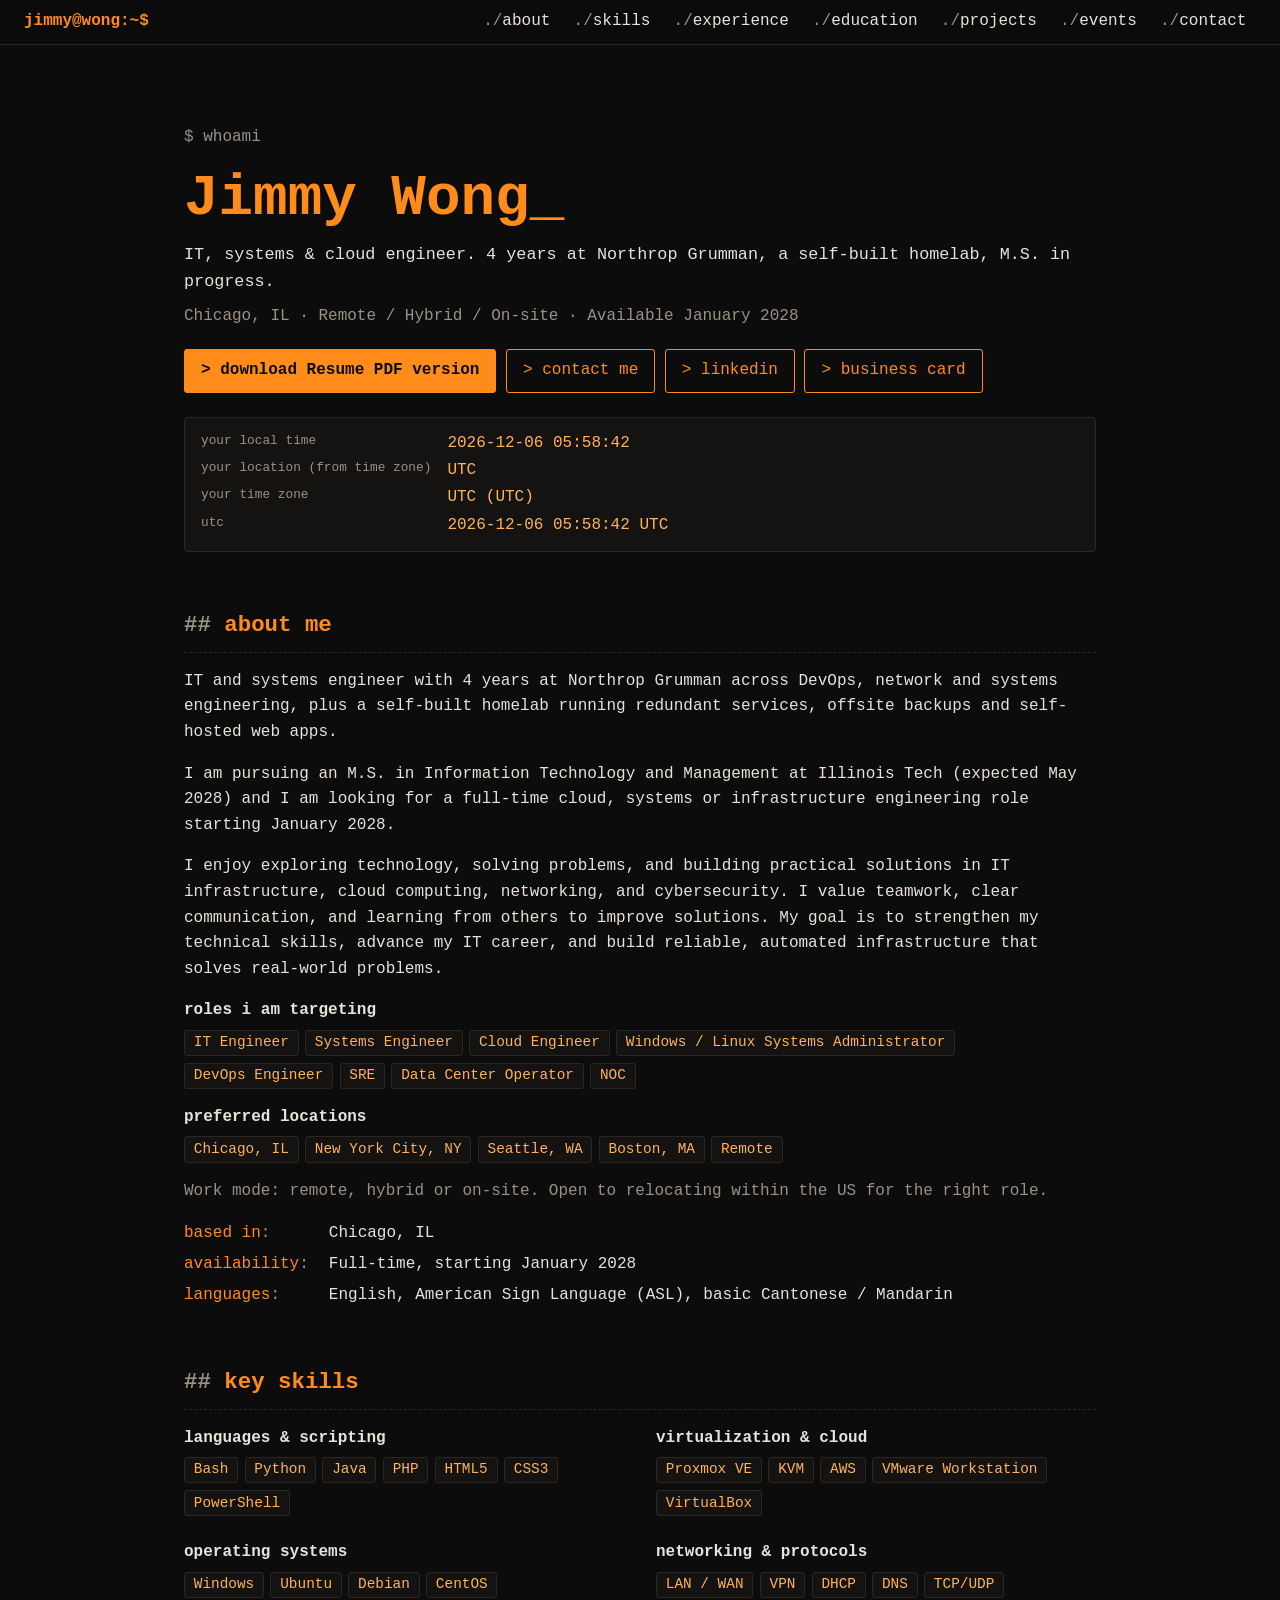
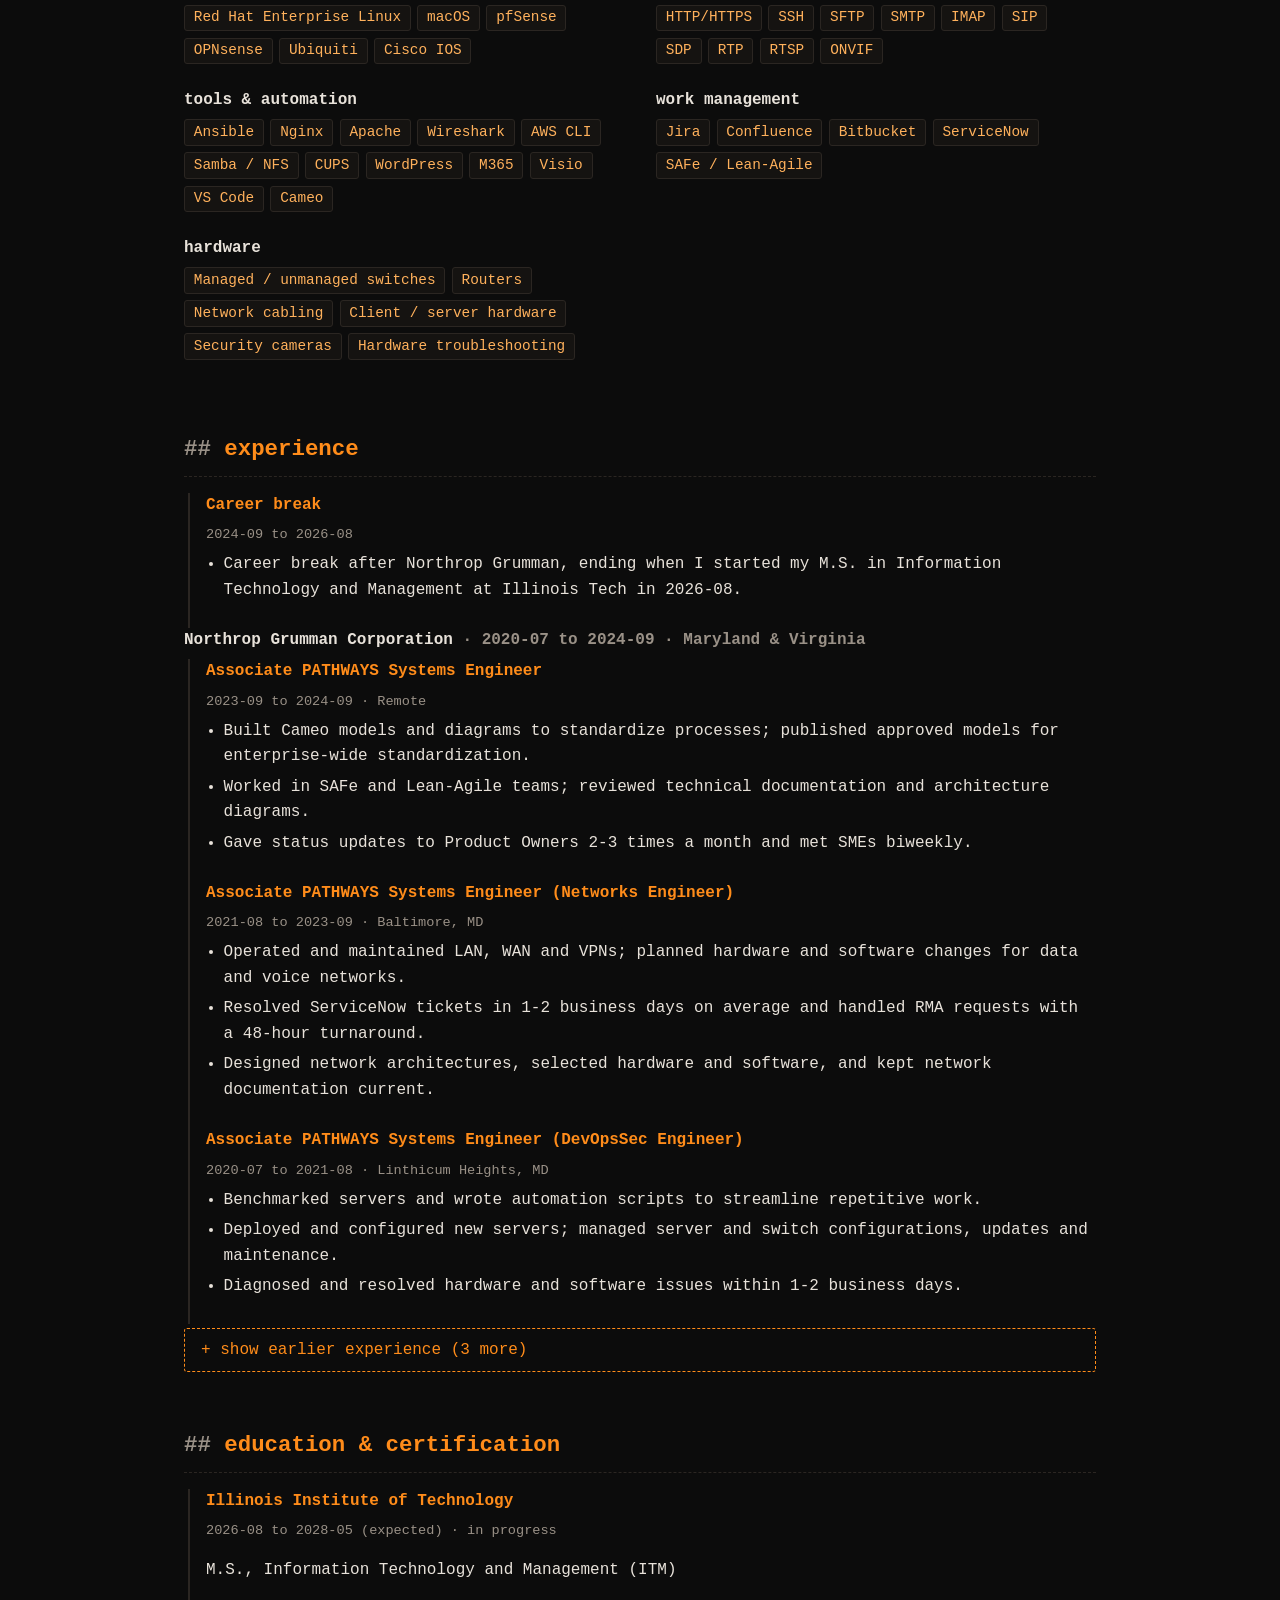
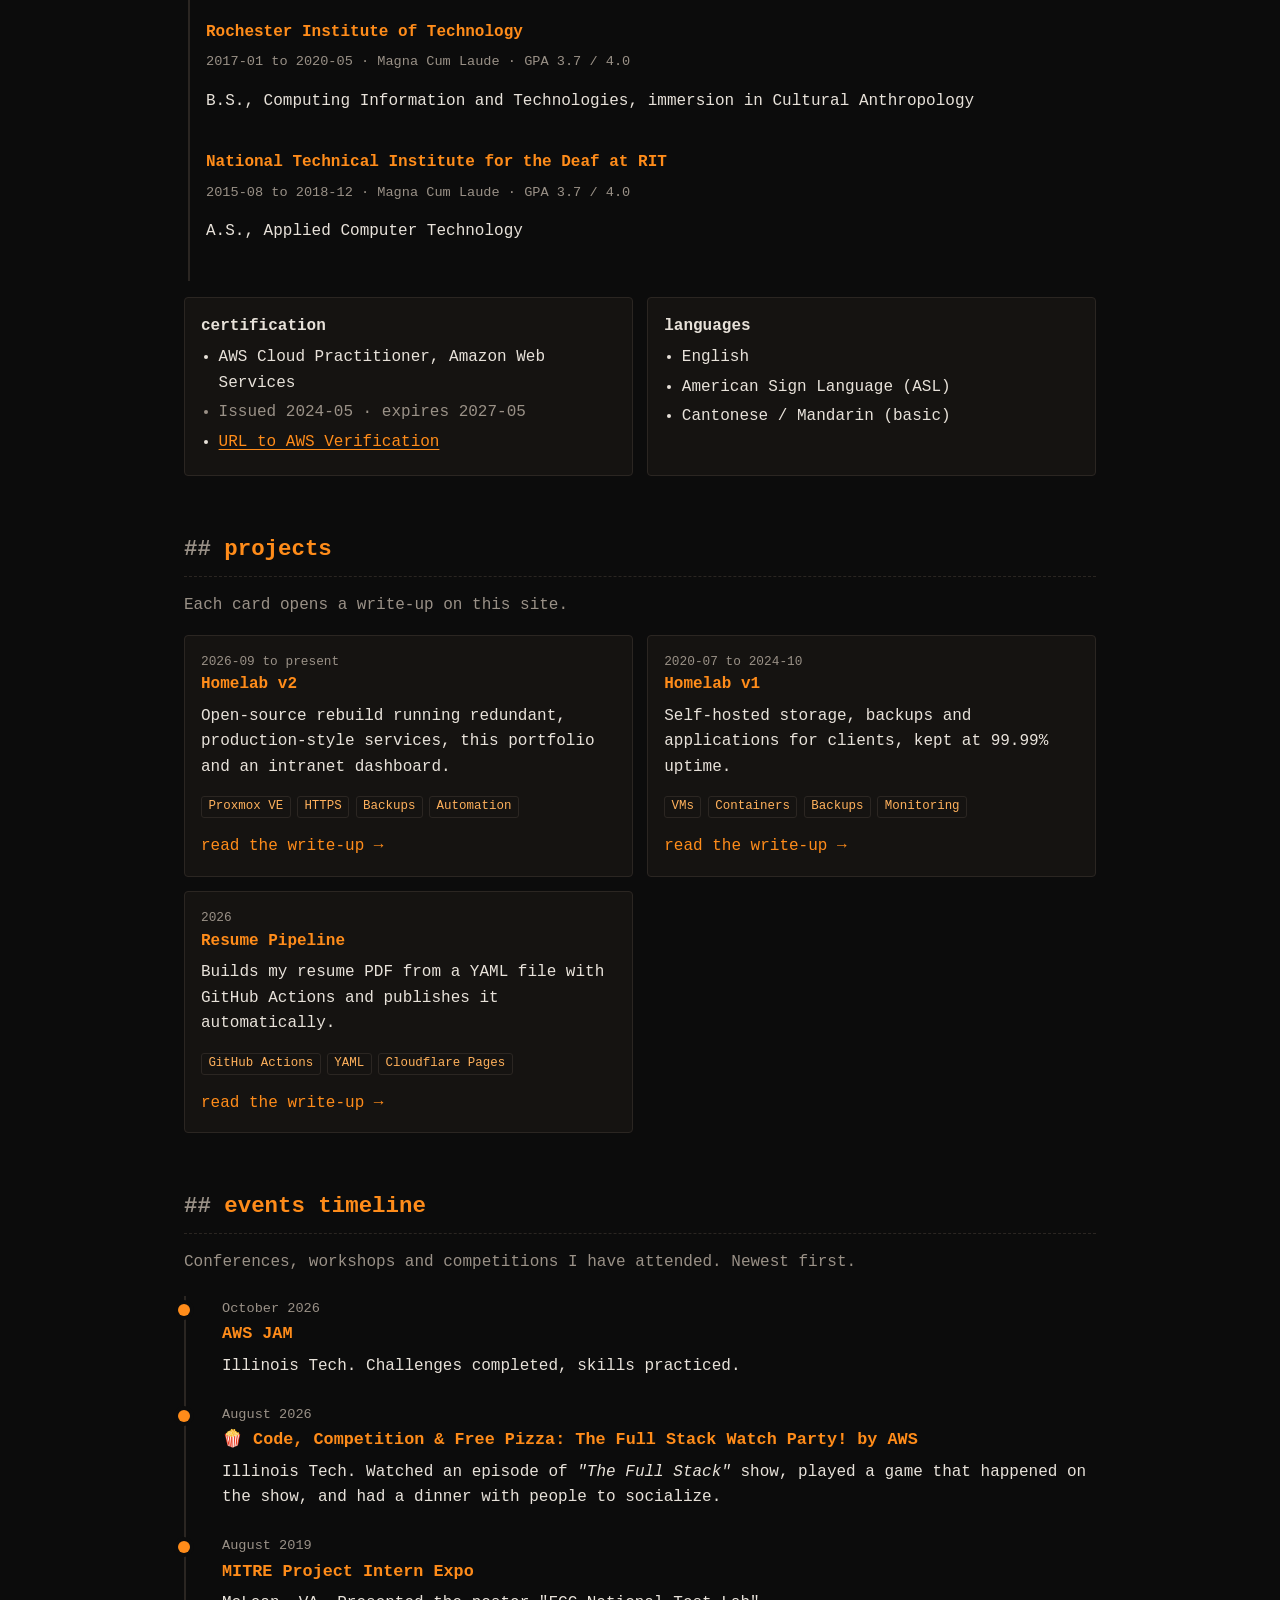
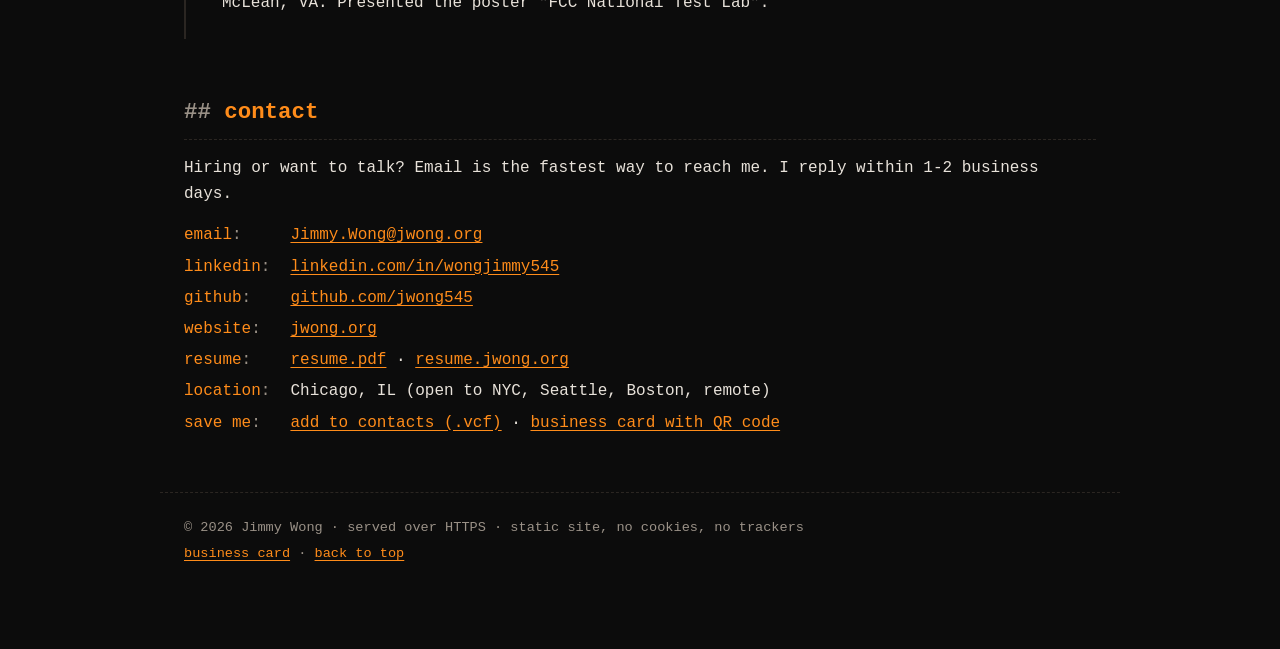
==== site/index.html @ a3dc267e "uploaded multiple files uploaded index.html with required assets" ====
<!doctype html>
<html lang="en">
<head>
  <meta charset="utf-8">
  <meta name="viewport" content="width=device-width, initial-scale=1, viewport-fit=cover">
  <title>Jimmy Wong | IT, Systems &amp; Cloud Engineer</title>
  <meta name="description" content="Jimmy Wong - IT, systems and cloud engineer in Chicago. Resume, projects, homelab, events and contact.">
  <meta name="theme-color" content="#0c0c0c">
  <meta name="referrer" content="strict-origin-when-cross-origin">
  <link rel="canonical" href="https://jwong.org/">
  <meta property="og:title" content="Jimmy Wong | IT, Systems &amp; Cloud Engineer">
  <meta property="og:description" content="Resume, projects, homelab, events and contact.">
  <meta property="og:type" content="website">
  <meta property="og:url" content="https://jwong.org/">
  <link rel="icon" href="favicon.svg" type="image/svg+xml">
  <link rel="stylesheet" href="style.css">
  <script src="main.js" defer></script>
</head>
<body id="top">
  <a class="skip" href="#main">Skip to content</a>

  <header class="bar">
    <a class="prompt" href="#top">jimmy@wong:~$</a>
    <nav aria-label="Primary">
      <a href="#about">about</a>
      <a href="#skills">skills</a>
      <a href="#experience">experience</a>
      <a href="#education">education</a>
      <a href="#projects">projects</a>
      <a href="#events">events</a>
      <a href="#contact">contact</a>
    </nav>
  </header>

  <main id="main">

    <!-- HOME -->
    <section class="hero" id="home">
      <p class="dim">$ whoami</p>
      <h1>Jimmy Wong<span class="cursor" aria-hidden="true">_</span></h1>
      <p class="tagline">IT, systems &amp; cloud engineer. 4 years at Northrop Grumman, a self-built homelab, M.S. in progress.</p>
      <p class="meta">Chicago, IL &middot; Remote / Hybrid / On-site &middot; Available January 2028</p>

      <p class="actions">
        <a class="btn primary" href="https://resume.jwong.org/resume.pdf" download>&gt; download Resume PDF version</a>
        <a class="btn" href="#contact">&gt; contact me</a>
        <a class="btn" href="https://www.linkedin.com/in/wongjimmy545" target="_blank" rel="noopener noreferrer">&gt; linkedin</a>
        <a class="btn" href="card.html">&gt; business card</a>
      </p>

      <!-- Filled in by main.js from the visitor's own device. Nothing is sent anywhere. -->
      <dl class="clock" aria-label="Your date, time and location, plus UTC">
        <dt>your local time</dt><dd id="clock-local">(turn on JavaScript to see this)</dd>
        <dt>your location (from time zone)</dt><dd id="clock-place">-</dd>
        <dt>your time zone</dt><dd id="clock-tz">-</dd>
        <dt>utc</dt><dd id="clock-utc">-</dd>
      </dl>
    </section>

    <!-- ABOUT -->
    <section id="about">
      <h2><span class="hash">##</span> about me</h2>
      <p>IT and systems engineer with 4 years at Northrop Grumman across DevOps, network and systems engineering, plus a self-built homelab running redundant services, offsite backups and self-hosted web apps.</p>
      <p>I am pursuing an M.S. in Information Technology and Management at Illinois Tech (expected May 2028) and I am looking for a full-time cloud, systems or infrastructure engineering role starting January 2028.</p>
      <p>I enjoy exploring technology, solving problems, and building practical solutions in IT infrastructure, cloud computing, networking, and cybersecurity. I value teamwork, clear communication, and learning from others to improve solutions. My goal is to strengthen my technical skills, advance my IT career, and build reliable, automated infrastructure that solves real-world problems.</p>

      <h3>roles i am targeting</h3>
      <ul class="tags">
        <li>IT Engineer</li><li>Systems Engineer</li><li>Cloud Engineer</li><li>Windows / Linux Systems Administrator</li>
        <li>DevOps Engineer</li><li>SRE</li><li>Data Center Operator</li><li>NOC</li>
      </ul>

      <h3>preferred locations</h3>
      <ul class="tags">
        <li>Chicago, IL</li><li>New York City, NY</li><li>Seattle, WA</li><li>Boston, MA</li><li>Remote</li>
      </ul>
      <p class="dim">Work mode: remote, hybrid or on-site. Open to relocating within the US for the right role.</p>

      <dl class="facts">
        <dt>based in</dt><dd>Chicago, IL</dd>
        <dt>availability</dt><dd>Full-time, starting January 2028</dd>
        <dt>languages</dt><dd>English, American Sign Language (ASL), basic Cantonese / Mandarin</dd>
      </dl>
    </section>

    <!-- SKILLS -->
    <section id="skills">
      <h2><span class="hash">##</span> key skills</h2>
      <div class="skillgroups">
        <div>
          <h3>languages &amp; scripting</h3>
          <ul class="tags"><li>Bash</li><li>Python</li><li>Java</li><li>PHP</li><li>HTML5</li><li>CSS3</li><li>PowerShell</li></ul>
        </div>
        <div>
          <h3>virtualization &amp; cloud</h3>
          <ul class="tags"><li>Proxmox VE</li><li>KVM</li><li>AWS</li><li>VMware Workstation</li><li>VirtualBox</li></ul>
        </div>
        <div>
          <h3>operating systems</h3>
          <ul class="tags"><li>Windows</li><li>Ubuntu</li><li>Debian</li><li>CentOS</li><li>Red Hat Enterprise Linux</li><li>macOS</li><li>pfSense</li><li>OPNsense</li><li>Ubiquiti</li><li>Cisco IOS</li></ul>
        </div>
        <div>
          <h3>networking &amp; protocols</h3>
          <ul class="tags"><li>LAN / WAN</li><li>VPN</li><li>DHCP</li><li>DNS</li><li>TCP/UDP</li><li>HTTP/HTTPS</li><li>SSH</li><li>SFTP</li><li>SMTP</li><li>IMAP</li><li>SIP</li><li>SDP</li><li>RTP</li><li>RTSP</li><li>ONVIF</li></ul>
        </div>
        <div>
          <h3>tools &amp; automation</h3>
          <ul class="tags"><li>Ansible</li><li>Nginx</li><li>Apache</li><li>Wireshark</li><li>AWS CLI</li><li>Samba / NFS</li><li>CUPS</li><li>WordPress</li><li>M365</li><li>Visio</li><li>VS Code</li><li>Cameo</li></ul>
        </div>
        <div>
          <h3>work management</h3>
          <ul class="tags"><li>Jira</li><li>Confluence</li><li>Bitbucket</li><li>ServiceNow</li><li>SAFe / Lean-Agile</li></ul>
        </div>
        <div>
          <h3>hardware</h3>
          <ul class="tags"><li>Managed / unmanaged switches</li><li>Routers</li><li>Network cabling</li><li>Client / server hardware</li><li>Security cameras</li><li>Hardware troubleshooting</li></ul>
        </div>
      </div>
    </section>

    <!-- EXPERIENCE -->
    <section id="experience">
      <h2><span class="hash">##</span> experience</h2>

      <div class="entry">
        <h3>Career break</h3>
        <p class="when">2024-09 to 2026-08</p>
        <ul>
          <li>Career break after Northrop Grumman, ending when I started my M.S. in Information Technology and Management at Illinois Tech in 2026-08.</li>
        </ul>
      </div>

      <h3>Northrop Grumman Corporation <span class="dim">&middot; 2020-07 to 2024-09 &middot; Maryland &amp; Virginia</span></h3>

      <div class="entry">
        <h3>Associate PATHWAYS Systems Engineer</h3>
        <p class="when">2023-09 to 2024-09 &middot; Remote</p>
        <ul>
          <li>Built Cameo models and diagrams to standardize processes; published approved models for enterprise-wide standardization.</li>
          <li>Worked in SAFe and Lean-Agile teams; reviewed technical documentation and architecture diagrams.</li>
          <li>Gave status updates to Product Owners 2-3 times a month and met SMEs biweekly.</li>
        </ul>
      </div>
      <div class="entry">
        <h3>Associate PATHWAYS Systems Engineer (Networks Engineer)</h3>
        <p class="when">2021-08 to 2023-09 &middot; Baltimore, MD</p>
        <ul>
          <li>Operated and maintained LAN, WAN and VPNs; planned hardware and software changes for data and voice networks.</li>
          <li>Resolved ServiceNow tickets in 1-2 business days on average and handled RMA requests with a 48-hour turnaround.</li>
          <li>Designed network architectures, selected hardware and software, and kept network documentation current.</li>
        </ul>
      </div>
      <div class="entry">
        <h3>Associate PATHWAYS Systems Engineer (DevOpsSec Engineer)</h3>
        <p class="when">2020-07 to 2021-08 &middot; Linthicum Heights, MD</p>
        <ul>
          <li>Benchmarked servers and wrote automation scripts to streamline repetitive work.</li>
          <li>Deployed and configured new servers; managed server and switch configurations, updates and maintenance.</li>
          <li>Diagnosed and resolved hardware and software issues within 1-2 business days.</li>
        </ul>
      </div>

      <details class="expander">
        <summary><span class="more">+ show earlier experience (3 more)</span><span class="less">- hide earlier experience</span></summary>
        <div class="entry">
          <h3>MITRE &middot; Systems Engineering Intern &amp; Part-Time On Call</h3>
          <p class="when">2019-06 to 2020-01 &middot; McLean, VA</p>
          <ul>
            <li>Prototyped and tested Video Relay Services (VRS); analyzed SIP, SDP and RTP traffic in Wireshark.</li>
            <li>Configured Cisco switches for test networks and led a team on SPAN / port mirroring.</li>
            <li>Presented the poster "FCC National Test Lab" at the MITRE Project Intern Expo (2019).</li>
          </ul>
        </div>
        <div class="entry">
          <h3>Rochester Institute of Technology &middot; Networking Tutor &amp; Supervisor</h3>
          <p class="when">2018-09 to 2018-12 &middot; Rochester, NY</p>
          <ul>
            <li>Tutored and mentored deaf and hard-of-hearing students in networking and IT fundamentals.</li>
            <li>Kept lab equipment maintained and followed institutional policies.</li>
          </ul>
        </div>
        <div class="entry">
          <h3>Center Access Technology &middot; Web Developer Intern</h3>
          <p class="when">2018-05 to 2018-08 &middot; Rochester, NY</p>
          <ul>
            <li>Built and optimized accessible, interactive websites; tested and debugged at platform, integration and application levels.</li>
            <li>Ran usability studies and wrote technical documentation for deployed applications.</li>
          </ul>
        </div>
      </details>
    </section>

    <!-- EDUCATION + CERTIFICATION -->
    <section id="education">
      <h2><span class="hash">##</span> education &amp; certification</h2>

      <div class="entry">
        <h3>Illinois Institute of Technology</h3>
        <p class="when">2026-08 to 2028-05 (expected) &middot; in progress</p>
        <p>M.S., Information Technology and Management (ITM)</p>
      </div>
      <div class="entry">
        <h3>Rochester Institute of Technology</h3>
        <p class="when">2017-01 to 2020-05 &middot; Magna Cum Laude &middot; GPA 3.7 / 4.0</p>
        <p>B.S., Computing Information and Technologies, immersion in Cultural Anthropology</p>
      </div>
      <div class="entry">
        <h3>National Technical Institute for the Deaf at RIT</h3>
        <p class="when">2015-08 to 2018-12 &middot; Magna Cum Laude &middot; GPA 3.7 / 4.0</p>
        <p>A.S., Applied Computer Technology</p>
      </div>

      <div class="cards">
        <div class="panel">
          <h3>certification</h3>
          <ul>
            <li>AWS Cloud Practitioner, Amazon Web Services</li>
            <li class="dim">Issued 2024-05 &middot; expires 2027-05</li>
            <li><a href="https://cp.certmetrics.com/amazon/en/public/verify/credential/b74d96d86b1843c488e9f3043816846b" target="_blank" rel="noopener noreferrer">URL to AWS Verification</a></li>
          </ul>
        </div>
        <div class="panel">
          <h3>languages</h3>
          <ul>
            <li>English</li>
            <li>American Sign Language (ASL)</li>
            <li>Cantonese / Mandarin (basic)</li>
          </ul>
        </div>
      </div>
    </section>

    <!-- PROJECTS (blog-style pages on this site) -->
    <section id="projects">
      <h2><span class="hash">##</span> projects</h2>
      <p class="dim">Each card opens a write-up on this site.</p>
      <div class="cards">
        <a class="card" href="projects/homelab-v2.html">
          <span class="when">2026-09 to present</span>
          <h3>Homelab v2</h3>
          <p>Open-source rebuild running redundant, production-style services, this portfolio and an intranet dashboard.</p>
          <ul class="tags small"><li>Proxmox VE</li><li>HTTPS</li><li>Backups</li><li>Automation</li></ul>
          <span class="open">read the write-up &rarr;</span>
        </a>
        <a class="card" href="projects/homelab-v1.html">
          <span class="when">2020-07 to 2024-10</span>
          <h3>Homelab v1</h3>
          <p>Self-hosted storage, backups and applications for clients, kept at 99.99% uptime.</p>
          <ul class="tags small"><li>VMs</li><li>Containers</li><li>Backups</li><li>Monitoring</li></ul>
          <span class="open">read the write-up &rarr;</span>
        </a>
        <a class="card" href="projects/resume-pipeline.html">
          <span class="when">2026</span>
          <h3>Resume Pipeline</h3>
          <p>Builds my resume PDF from a YAML file with GitHub Actions and publishes it automatically.</p>
          <ul class="tags small"><li>GitHub Actions</li><li>YAML</li><li>Cloudflare Pages</li></ul>
          <span class="open">read the write-up &rarr;</span>
        </a>
        <!-- <a class="card" href="projects/fun-project.html">
          <span class="when">[Year]</span>
          <h3>[Fun Project / Hobby Build]</h3>
          <p>[One or two sentences about something you built for fun.]</p>
          <ul class="tags small"><li>[Tech]</li><li>[Tech]</li></ul>
          <span class="open">read the write-up &rarr;</span>
        </a> -->
      </div>
    </section>

    <!-- EVENTS TIMELINE -->
    <section id="events">
      <h2><span class="hash">##</span> events timeline</h2>
      <p class="dim">Conferences, workshops and competitions I have attended. Newest first.</p>

      <ol class="timeline">
        <li>
          <time datetime="2026-10">October 2026</time>
          <h3>AWS JAM</h3>
          <p>Illinois Tech. Challenges completed, skills practiced.</p>
        </li>
        <li>
          <time datetime="2026-08">August 2026</time>
          <h3>🍿 Code, Competition &amp; Free Pizza: The Full Stack Watch Party! by AWS</h3>
          <p>Illinois Tech. Watched an episode of <em>"The Full Stack"</em> show, played a game that happened on the show, and had a dinner with people to socialize.</p>
        </li>
        <li>
            <time datetime="2019-08">August 2019</time>
            <h3>MITRE Project Intern Expo</h3>
            <p>McLean, VA. Presented the poster "FCC National Test Lab".</p>
        </li>
        <!-- <li>
          <time datetime="2026-00">[Month YYYY]</time>
          <h3>Cisco AI [event name]</h3>
          <p>[Location]. [What you attended, learned or built.]</p>
        </li> -->
      </ol>

      <!-- <details class="expander">
        <summary><span class="more">+ show more events</span><span class="less">- show fewer events</span></summary>
        <ol class="timeline">
          <li>
            <time datetime="2026-00">[Month YYYY]</time>
            <h3>[Another event]</h3>
            <p>[Location]. [Short description.]</p>
          </li>
        </ol>
      </details> -->
    </section>

    <!-- CONTACT -->
    <section id="contact">
      <h2><span class="hash">##</span> contact</h2>
      <p>Hiring or want to talk? Email is the fastest way to reach me. I reply within 1-2 business days.</p>
      <dl class="facts">
        <dt>email</dt><dd><a href="mailto:Jimmy.Wong@jwong.org">Jimmy.Wong@jwong.org</a></dd>
        <dt>linkedin</dt><dd><a href="https://www.linkedin.com/in/wongjimmy545" target="_blank" rel="noopener noreferrer">linkedin.com/in/wongjimmy545</a></dd>
        <dt>github</dt><dd><a href="https://github.com/jwong545" target="_blank" rel="noopener noreferrer">github.com/jwong545</a></dd>
        <dt>website</dt><dd><a href="https://jwong.org">jwong.org</a></dd>
        <dt>resume</dt><dd><a href="https://resume.jwong.org/resume.pdf" download>resume.pdf</a> &middot; <a href="https://resume.jwong.org">resume.jwong.org</a></dd>
        <dt>location</dt><dd>Chicago, IL (open to NYC, Seattle, Boston, remote)</dd>
        <dt>save me</dt><dd><a href="jimmy-wong.vcf" download>add to contacts (.vcf)</a> &middot; <a href="card.html">business card with QR code</a></dd>
      </dl>
    </section>

  </main>

  <footer>
    <p class="dim">&copy; <span id="year">2026</span> Jimmy Wong &middot; served over HTTPS &middot; static site, no cookies, no trackers</p>
    <p class="dim"><a href="card.html">business card</a> &middot; <a href="#top">back to top</a></p>
  </footer>

  <a id="totop" class="totop" href="#top" hidden aria-label="Back to top">&uarr; top</a>
</body>
</html>
---- site/style.css ----
/* Terminal-style orange theme, MOBILE FIRST.
   Base rules target phones; min-width media queries add space and columns for larger screens.
   No external fonts or resources (keeps the Content-Security-Policy strict). */
:root {
  --bg: #0c0c0c;
  --panel: #151311;
  --line: #2b2622;
  --text: #e8e2da;
  --dim: #9a9187;
  --orange: #ff8c1a;
  --orange-soft: #ffb15c;
  --focus: #ffd29a;
  --mono: ui-monospace, "SFMono-Regular", Menlo, Consolas, "Liberation Mono", monospace;
  --gutter: 1rem;
}

* { box-sizing: border-box; }
html { scroll-behavior: smooth; -webkit-text-size-adjust: 100%; }

body {
  margin: 0;
  background: var(--bg);
  color: var(--text);
  font-family: var(--mono);
  font-size: 15px;
  line-height: 1.6;
  overflow-wrap: anywhere; /* long emails and URLs never push the page sideways */
}

a { color: var(--orange); text-underline-offset: 3px; }
a:hover { color: var(--orange-soft); }
:focus-visible { outline: 2px solid var(--focus); outline-offset: 3px; }
img, svg { max-width: 100%; height: auto; }
.dim { color: var(--dim); }

.skip { position: absolute; left: -999px; top: 0; background: var(--orange); color: #000; padding: .6rem 1rem; z-index: 20; }
.skip:focus { left: 0; }

/* ---------- top bar: prompt on top, nav scrolls sideways on phones ---------- */
.bar {
  position: sticky; top: 0; z-index: 10;
  background: rgba(12, 12, 12, .96);
  border-bottom: 1px solid var(--line);
  padding: .4rem var(--gutter) 0;
}
.prompt { display: inline-block; padding: .2rem 0; color: var(--orange); font-weight: 700; text-decoration: none; }
.bar nav { display: flex; gap: .25rem; overflow-x: auto; scrollbar-width: none; margin: 0 calc(var(--gutter) * -1); padding: 0 var(--gutter); }
.bar nav::-webkit-scrollbar { display: none; }
/* phones: fade the right edge so it is obvious the menu scrolls sideways;
   the spacer lets the last link scroll fully clear of the fade */
@media (max-width: 639px) {
  .bar nav { -webkit-mask-image: linear-gradient(to right, #000 calc(100% - 2rem), transparent); mask-image: linear-gradient(to right, #000 calc(100% - 2rem), transparent); }
  .bar nav::after { content: ""; flex: none; width: 2rem; }
}
.bar nav a {
  flex: none; display: inline-flex; align-items: center;
  min-height: 44px; padding: 0 .6rem; /* 44px = comfortable touch target */
  color: var(--text); text-decoration: none;
}
.bar nav a::before { content: "./"; color: var(--dim); }
.bar nav a:hover, .bar nav a[aria-current="page"] { color: var(--orange); }

main, footer { max-width: 960px; margin: 0 auto; padding: 0 var(--gutter); }
section { padding: 2.25rem 0 .5rem; scroll-margin-top: 6.5rem; }

h1 { font-size: clamp(2rem, 11vw, 3.6rem); line-height: 1.1; margin: .25rem 0 .75rem; color: var(--orange); }
h2 { font-size: 1.25rem; margin: 0 0 1rem; color: var(--orange); border-bottom: 1px dashed var(--line); padding-bottom: .5rem; }
h3 { font-size: 1rem; margin: 0 0 .35rem; color: var(--text); }
.hash { color: var(--dim); }

/* ---------- hero + live clock ---------- */
.hero { padding-top: 2.5rem; }
.tagline { font-size: 1.05rem; margin: 0 0 .5rem; }
.meta { color: var(--dim); margin: 0 0 1.25rem; }
.cursor { color: var(--orange); animation: blink 1.1s steps(1) infinite; }
@keyframes blink { 50% { opacity: 0; } }

.actions { display: grid; gap: .6rem; margin: 0 0 1.5rem; }
.btn {
  display: flex; align-items: center; min-height: 44px; padding: .45rem 1rem;
  border: 1px solid var(--orange); color: var(--orange);
  text-decoration: none; border-radius: 3px;
}
.btn:hover { background: rgba(255, 140, 26, .12); color: var(--orange-soft); }
.btn.primary { background: var(--orange); color: #0c0c0c; font-weight: 700; }
.btn.primary:hover { background: var(--orange-soft); color: #0c0c0c; }

.clock { display: grid; gap: .1rem 1rem; background: var(--panel); border: 1px solid var(--line); border-radius: 4px; padding: .8rem 1rem; margin: 0; }
.clock dt { color: var(--dim); font-size: .8rem; margin-top: .5rem; }
.clock dt:first-child { margin-top: 0; }
.clock dd { margin: 0; color: var(--orange-soft); font-variant-numeric: tabular-nums; }

/* ---------- definition lists ---------- */
.facts { display: grid; gap: 0; margin: 1rem 0 0; }
.facts dt { color: var(--orange); margin-top: .6rem; }
.facts dt::after { content: ":"; color: var(--dim); }
.facts dd { margin: 0; }

/* ---------- tags ---------- */
.tags { list-style: none; display: flex; flex-wrap: wrap; gap: .4rem; padding: 0; margin: .25rem 0 1rem; }
.tags li { border: 1px solid var(--line); background: var(--panel); padding: .05rem .55rem; border-radius: 3px; color: var(--orange-soft); font-size: .9rem; }
.tags.small li { font-size: .78rem; padding: 0 .4rem; }
.skillgroups { display: grid; gap: .5rem; }

/* ---------- cards and panels ---------- */
.cards { display: grid; gap: .9rem; margin-top: 1rem; }
.card, .panel {
  display: flex; flex-direction: column;
  background: var(--panel); border: 1px solid var(--line); border-radius: 4px;
  padding: 1rem; color: var(--text); text-decoration: none;
}
.card { transition: border-color .15s, transform .15s; }
.card h3 { color: var(--orange); }
.card p { margin: 0 0 .75rem; }
.card .open { margin-top: auto; color: var(--orange); }
.card .when { color: var(--dim); font-size: .8rem; }
.card:hover, .card:focus-visible { border-color: var(--orange); transform: translateY(-2px); }
.panel ul { margin: 0; padding-left: 1.1rem; }
.panel li { margin-bottom: .25rem; }

/* ---------- experience / education entries ---------- */
.entry { border-left: 2px solid var(--line); padding: 0 0 1.25rem 1rem; margin-left: .25rem; }
.entry h3 { color: var(--orange); }
.entry .when { color: var(--dim); font-size: .85rem; margin: 0 0 .4rem; }
.entry ul { margin: .25rem 0 0; padding-left: 1.1rem; }
.entry li { margin-bottom: .3rem; }

/* ---------- timeline ---------- */
.timeline { list-style: none; margin: 1.25rem 0 0; padding: 0 0 0 1.25rem; border-left: 2px solid var(--line); }
.timeline li { position: relative; padding: 0 0 1.4rem 1rem; }
.timeline li::before {
  content: ""; position: absolute; left: -1.75rem; top: .5rem;
  width: .75rem; height: .75rem; background: var(--orange); border-radius: 50%;
  box-shadow: 0 0 0 4px var(--bg);
}
.timeline time { color: var(--dim); font-size: .85rem; }
.timeline h3 { color: var(--orange); font-size: 1.05rem; }
.timeline p { margin: 0; }

/* "click for more" expanders (events, project details) - no JavaScript needed */
details.expander { margin-top: .25rem; }
details.expander > summary {
  display: flex; align-items: center; min-height: 44px; cursor: pointer; list-style: none;
  color: var(--orange); border: 1px dashed var(--orange); border-radius: 3px; padding: 0 1rem;
}
details.expander > summary::-webkit-details-marker { display: none; }
details.expander > summary:hover { background: rgba(255, 140, 26, .1); }
details.expander .less { display: none; }
details.expander[open] .more { display: none; }
details.expander[open] .less { display: inline; }
details.expander > .timeline,
details.expander > summary + .entry { margin-top: 1.25rem; }

/* ---------- blog-style project pages ---------- */
.post { padding-top: 2rem; }
.post .crumbs { color: var(--dim); margin: 0 0 1rem; }
.post h1 { font-size: clamp(1.7rem, 8vw, 2.6rem); }
.post .byline { color: var(--dim); margin: 0 0 1rem; }
.post h2 { margin-top: 2rem; }
.post p, .post li { max-width: 70ch; }
.post ul { padding-left: 1.2rem; }
.post li { margin-bottom: .45rem; }
.post .note { border-left: 3px solid var(--orange); background: var(--panel); padding: .75rem 1rem; margin: 1rem 0; }
.post pre {
  background: var(--panel); border: 1px solid var(--line); border-radius: 4px;
  padding: .8rem 1rem; overflow-x: auto; overflow-wrap: normal; font-size: .85rem;
}
.post .nextprev { display: grid; gap: .6rem; margin-top: 2.5rem; }

/* ---------- back to top (shown by main.js after scrolling) ---------- */
.totop {
  position: fixed; right: max(1rem, env(safe-area-inset-right)); bottom: max(1rem, env(safe-area-inset-bottom));
  z-index: 15; min-width: 44px; min-height: 44px; display: inline-flex; align-items: center; justify-content: center;
  padding: 0 .9rem; background: var(--orange); color: #0c0c0c; font-weight: 700;
  border-radius: 3px; text-decoration: none; box-shadow: 0 2px 10px rgba(0, 0, 0, .6);
}
.totop[hidden] { display: none; }
.totop:hover { background: var(--orange-soft); color: #0c0c0c; }

footer { margin-top: 3rem; padding-top: 1.25rem; padding-bottom: 5rem; border-top: 1px dashed var(--line); font-size: .85rem; }
footer p { margin: .25rem 0; }

/* ---------- tablet and up ---------- */
@media (min-width: 640px) {
  :root { --gutter: 1.5rem; }
  body { font-size: 16px; }
  .bar { display: flex; align-items: center; justify-content: space-between; gap: 1rem; padding-top: 0; }
  .bar nav { margin: 0; padding: 0; }
  section { scroll-margin-top: 4rem; padding-top: 3rem; }
  .hero { padding-top: 4rem; }
  .actions { display: flex; flex-wrap: wrap; }
  .btn { display: inline-flex; }
  .clock { grid-template-columns: max-content 1fr; }
  .clock dt { margin-top: 0; }
  .facts { grid-template-columns: max-content 1fr; gap: .35rem 1.25rem; }
  .facts dt { margin-top: 0; }
  .cards { grid-template-columns: repeat(2, 1fr); }
  .skillgroups { grid-template-columns: repeat(2, 1fr); gap: .5rem 2rem; }
  .post .nextprev { grid-template-columns: 1fr 1fr; }
}

@media (min-width: 960px) {
  .cards.three { grid-template-columns: repeat(3, 1fr); }
  h2 { font-size: 1.4rem; }
}

@media (prefers-reduced-motion: reduce) {
  html { scroll-behavior: auto; }
  .cursor { animation: none; }
  .card { transition: none; }
}

@media print {
  body { background: #fff; color: #000; }
  .bar, .actions, .skip, .totop, .clock { display: none; }
  a, h1, h2, .card h3, .timeline h3, .entry h3 { color: #000; }
}
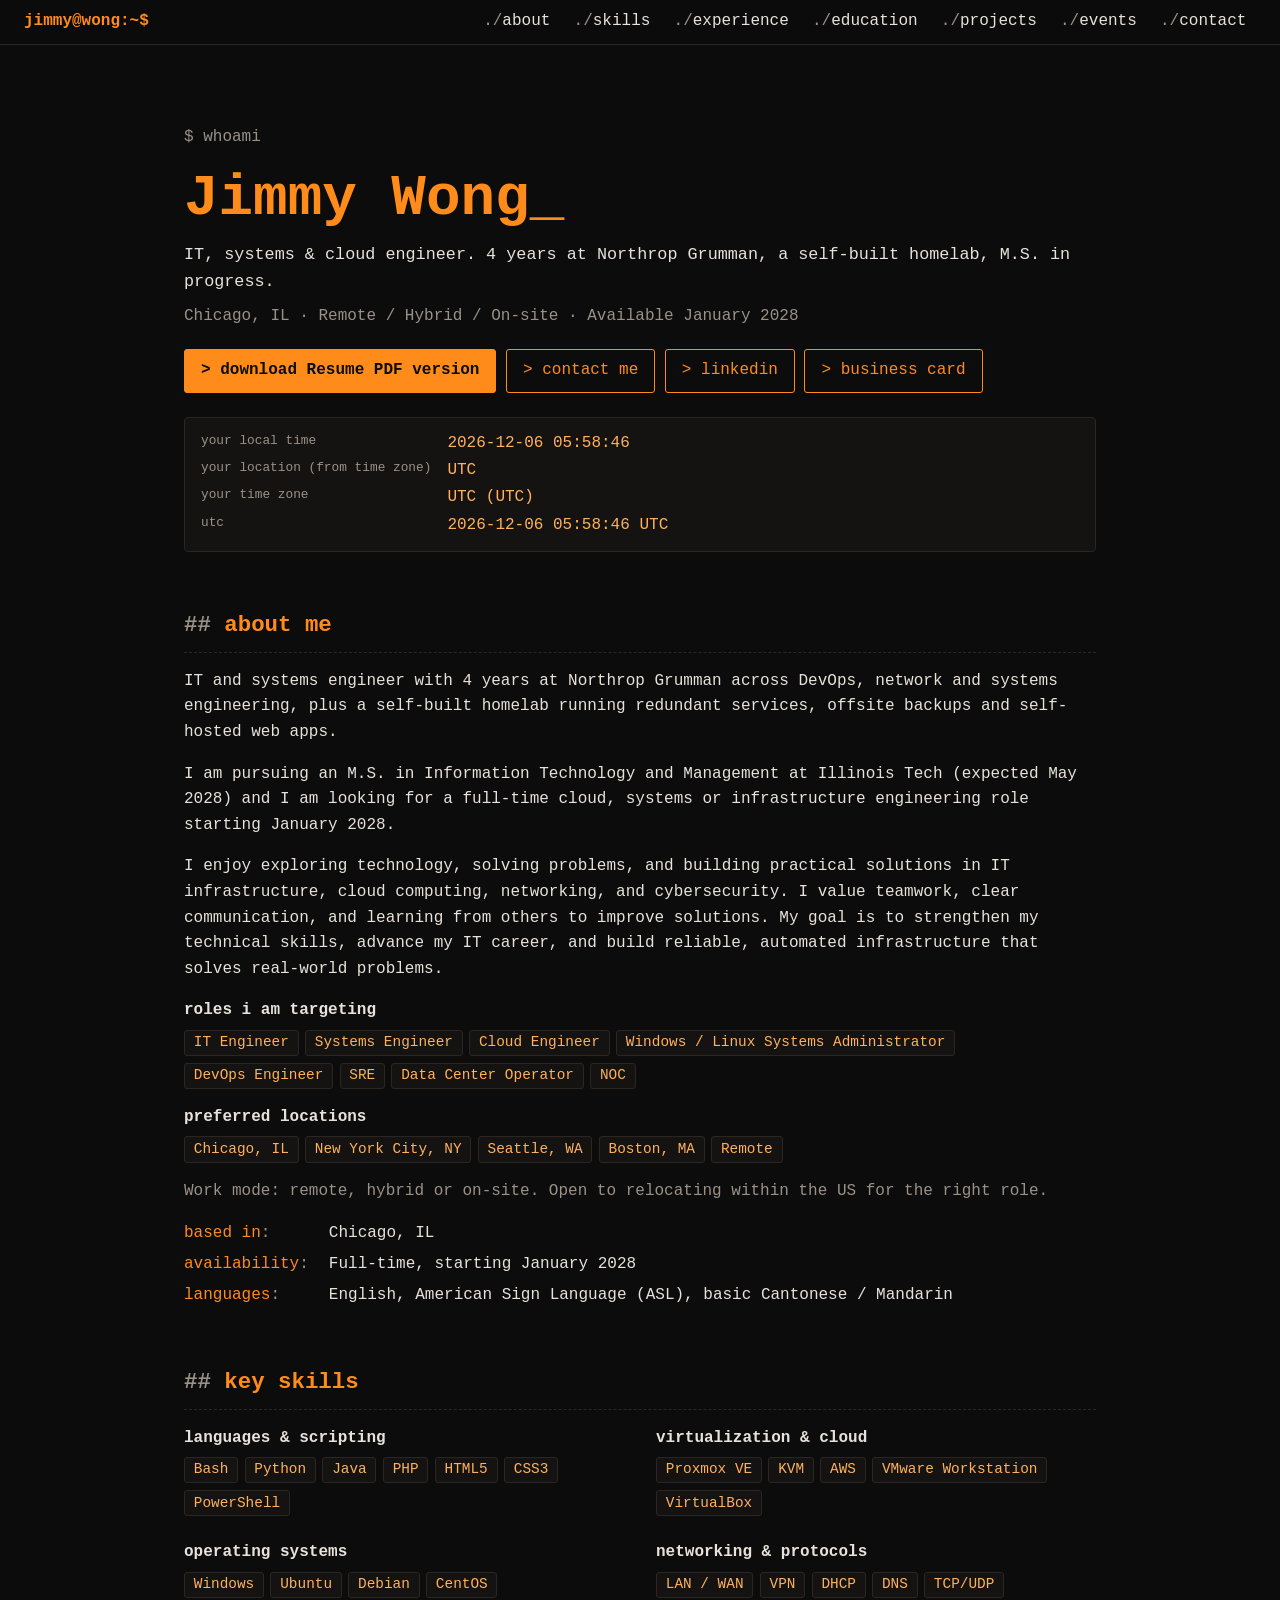
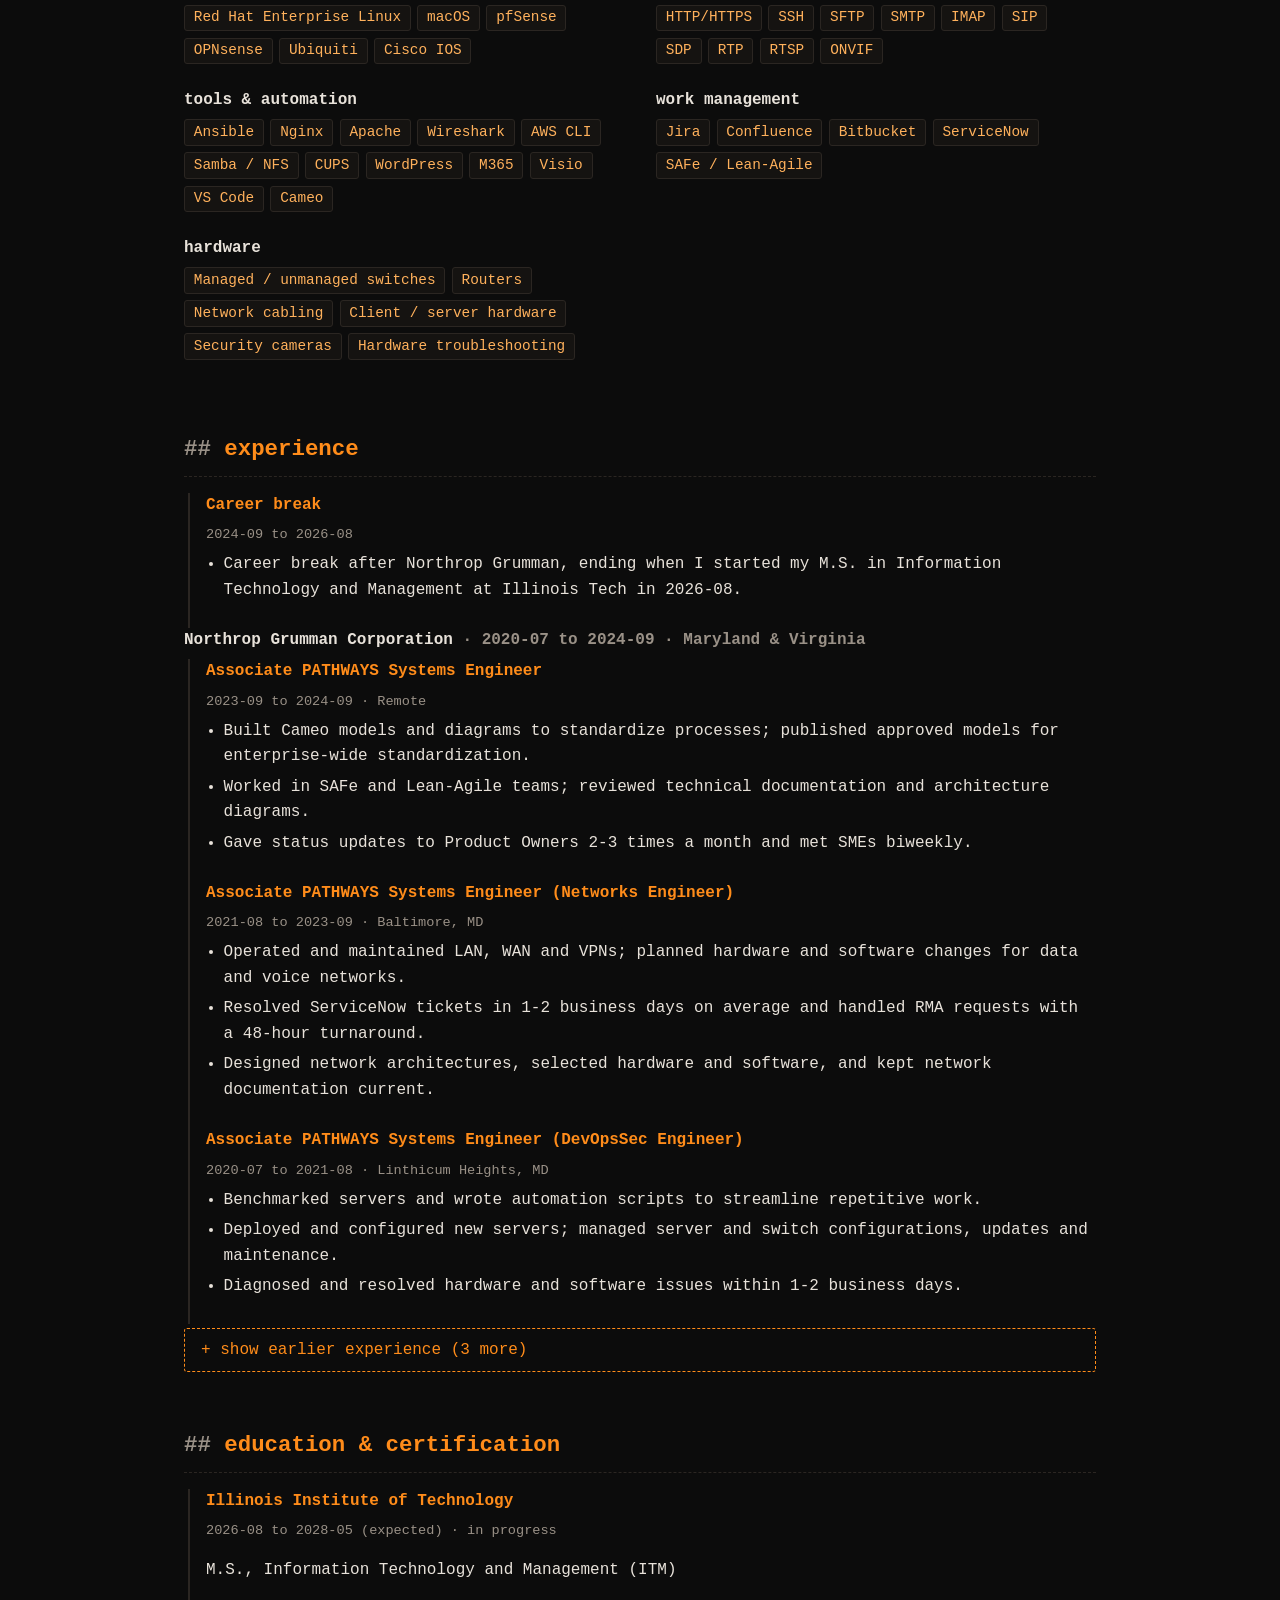
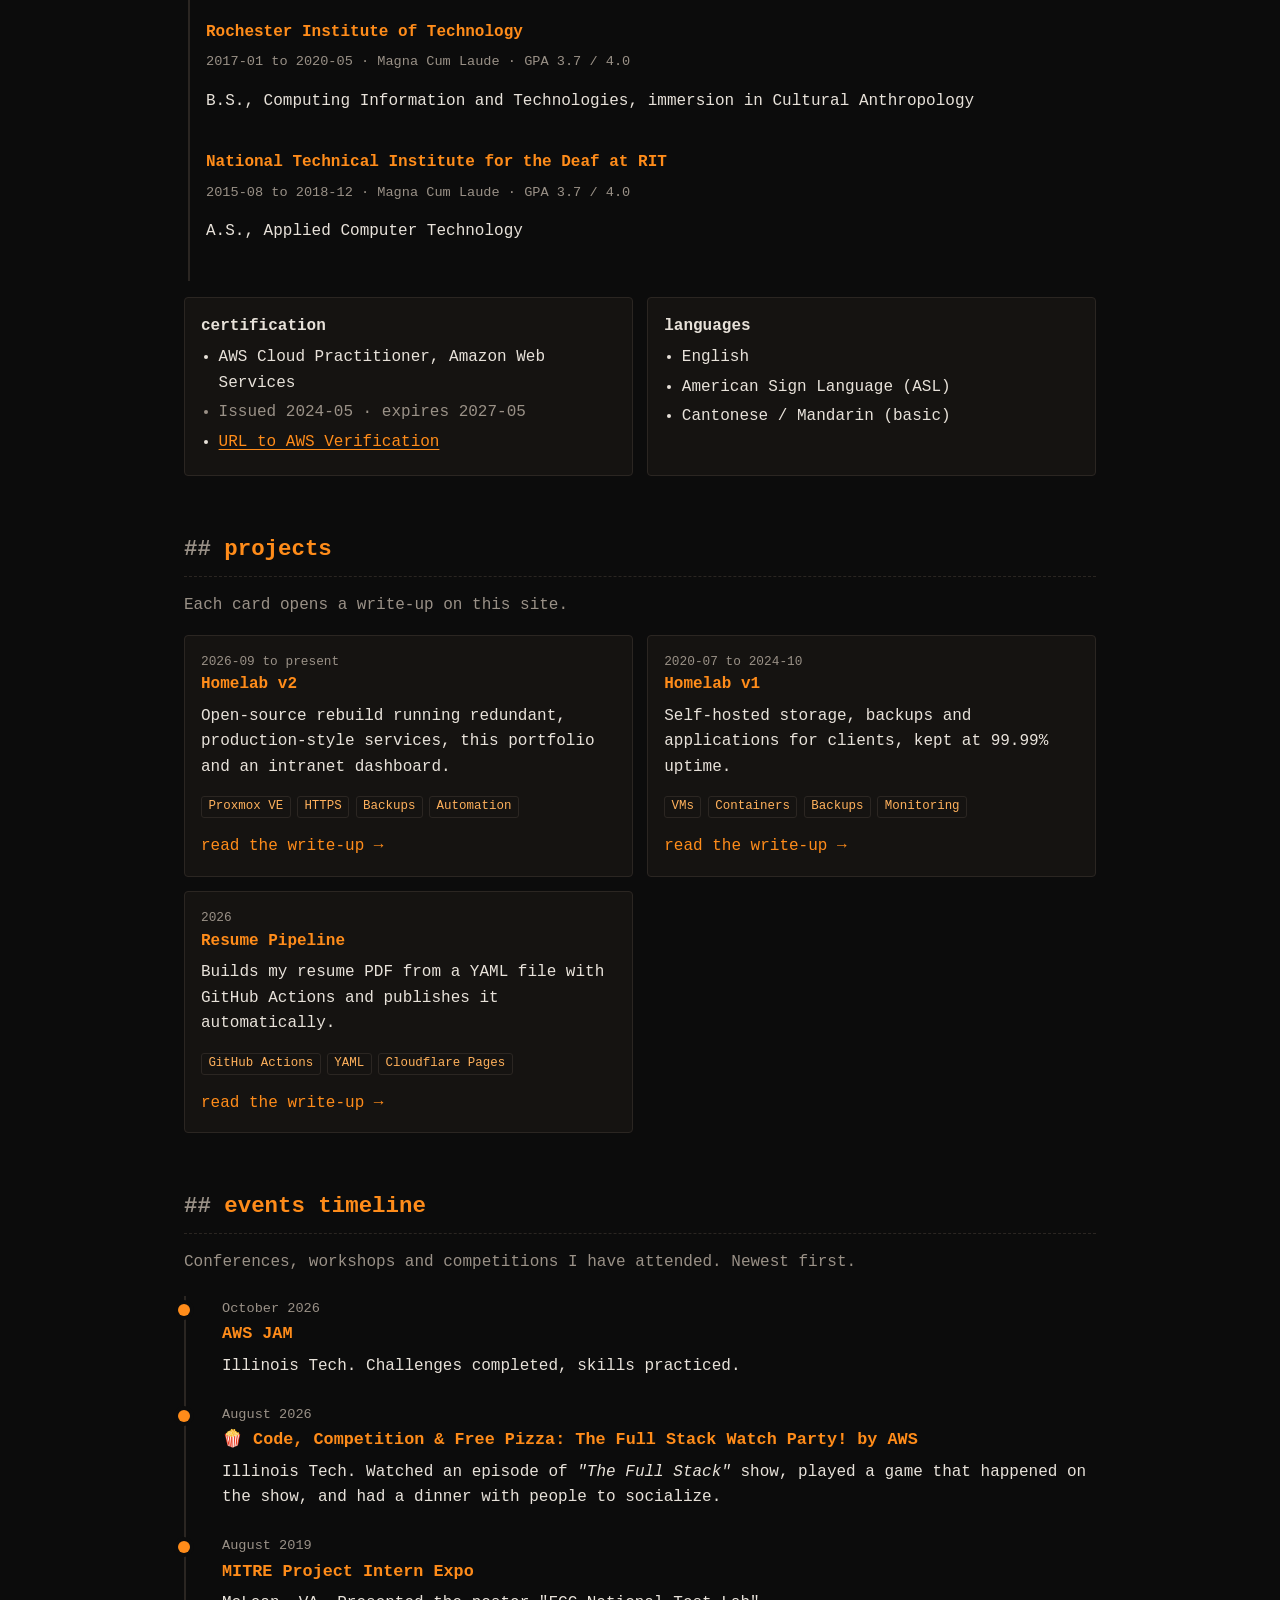
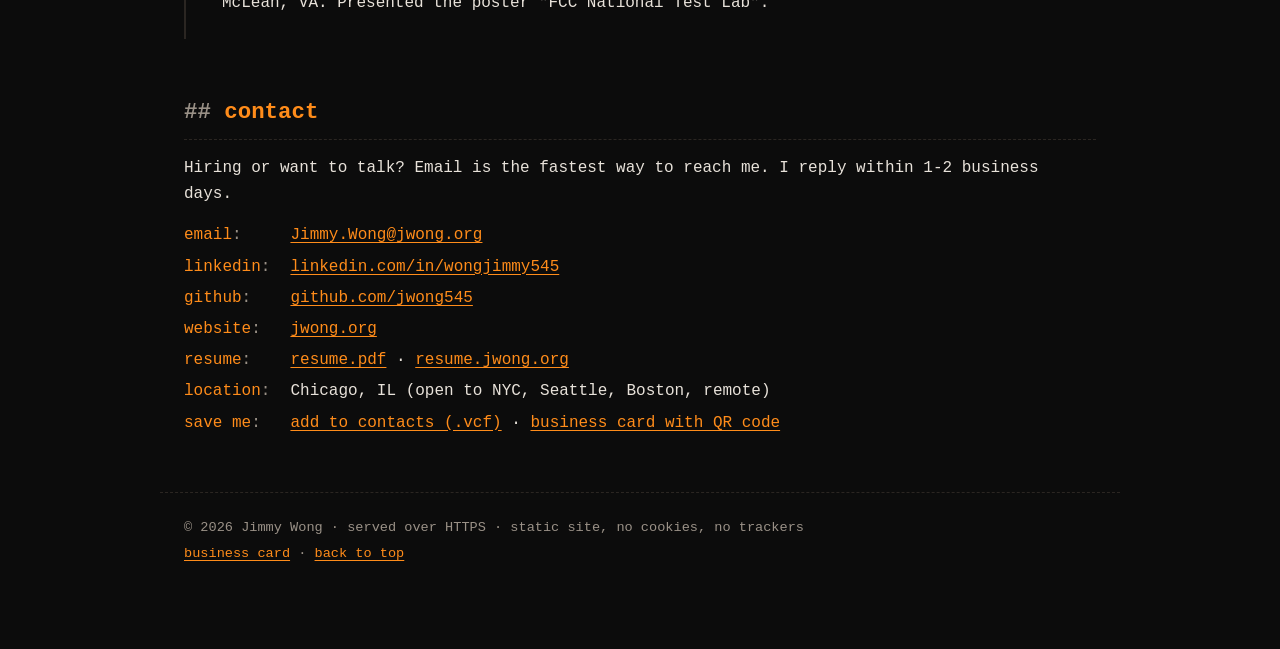
==== commit adcc99ee: "Update index.html added link preview image" ====
--- a/site/index.html
+++ b/site/index.html
@@ -12,6 +12,12 @@
   <meta property="og:description" content="Resume, projects, homelab, events and contact.">
   <meta property="og:type" content="website">
   <meta property="og:url" content="https://jwong.org/">
+  <meta property="og:image" content="https://jwong.org/og-image.png">
+  <meta property="og:image:width" content="1200">
+  <meta property="og:image:height" content="630">
+  <meta property="og:image:alt" content="Jimmy Wong, IT, Systems and Cloud Engineer. jwong.org">
+  <meta name="twitter:card" content="summary_large_image">
+  <meta name="twitter:image" content="https://jwong.org/og-image.png">
   <link rel="icon" href="favicon.svg" type="image/svg+xml">
   <link rel="stylesheet" href="style.css">
   <script src="main.js" defer></script>
